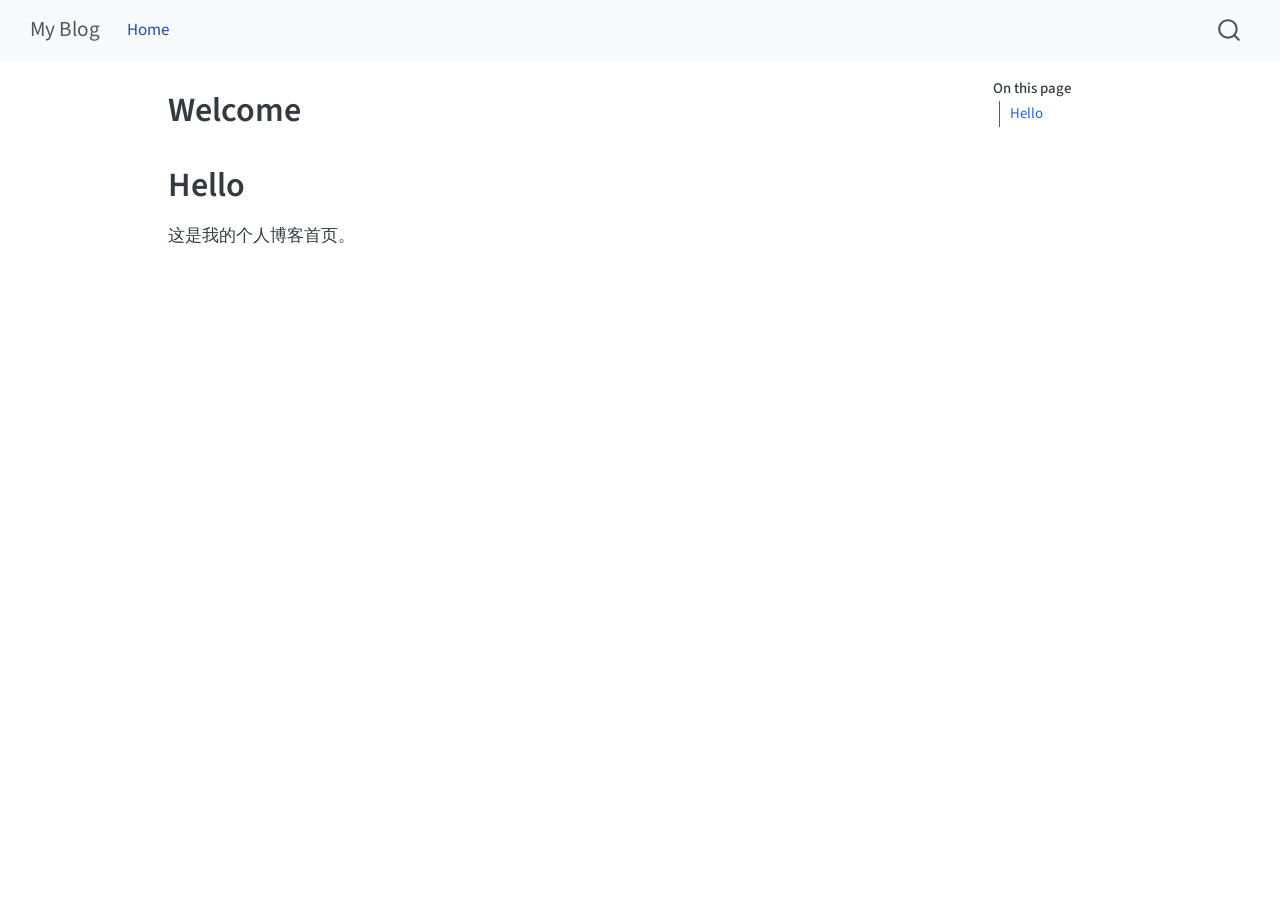
==== docs/index.html @ 2ab81f28 "Initial Quarto blog setup" ====
<!DOCTYPE html>
<html xmlns="http://www.w3.org/1999/xhtml" lang="en" xml:lang="en"><head>

<meta charset="utf-8">
<meta name="generator" content="quarto-1.9.31">

<meta name="viewport" content="width=device-width, initial-scale=1.0, user-scalable=yes">


<title>Welcome – My Blog</title>
<style>
/* Default styles provided by pandoc.
** See https://pandoc.org/MANUAL.html#variables-for-html for config info.
*/
code{white-space: pre-wrap;}
span.smallcaps{font-variant: small-caps;}
div.columns{display: flex; gap: min(4vw, 1.5em);}
div.column{flex: auto; overflow-x: auto;}
div.hanging-indent{margin-left: 1.5em; text-indent: -1.5em;}
ul.task-list{list-style: none;}
ul.task-list li input[type="checkbox"] {
  width: 0.8em;
  margin: 0 0.8em 0.2em -1em; /* quarto-specific, see https://github.com/quarto-dev/quarto-cli/issues/4556 */ 
  vertical-align: middle;
}
</style>


<script src="site_libs/quarto-nav/quarto-nav.js"></script>
<script src="site_libs/quarto-nav/headroom.min.js"></script>
<script src="site_libs/clipboard/clipboard.min.js"></script>
<script src="site_libs/quarto-search/autocomplete.umd.js"></script>
<script src="site_libs/quarto-search/fuse.min.js"></script>
<script src="site_libs/quarto-search/quarto-search.js"></script>
<meta name="quarto:offset" content="./">
<script src="site_libs/quarto-html/quarto.js" type="module"></script>
<script src="site_libs/quarto-html/tabsets/tabsets.js" type="module"></script>
<script src="site_libs/quarto-html/popper.min.js"></script>
<script src="site_libs/quarto-html/tippy.umd.min.js"></script>
<script src="site_libs/quarto-html/anchor.min.js"></script>
<link href="site_libs/quarto-html/tippy.css" rel="stylesheet">
<link href="site_libs/quarto-html/quarto-syntax-highlighting-7c69b197886ae2a34062761d21e44731.css" rel="stylesheet" id="quarto-text-highlighting-styles">
<script src="site_libs/bootstrap/bootstrap.min.js"></script>
<link href="site_libs/bootstrap/bootstrap-icons.css" rel="stylesheet">
<link href="site_libs/bootstrap/bootstrap-a0f9fd0d421825b736dc1bbcbcba2219.min.css" rel="stylesheet" append-hash="true" id="quarto-bootstrap" data-mode="light">
<script id="quarto-search-options" type="application/json">{
  "location": "navbar",
  "copy-button": false,
  "collapse-after": 3,
  "panel-placement": "end",
  "type": "overlay",
  "limit": 50,
  "keyboard-shortcut": [
    "f",
    "/",
    "s"
  ],
  "show-item-context": false,
  "language": {
    "search-no-results-text": "No results",
    "search-matching-documents-text": "matching documents",
    "search-copy-link-title": "Copy link to search",
    "search-hide-matches-text": "Hide additional matches",
    "search-more-match-text": "more match in this document",
    "search-more-matches-text": "more matches in this document",
    "search-clear-button-title": "Clear",
    "search-text-placeholder": "",
    "search-detached-cancel-button-title": "Cancel",
    "search-submit-button-title": "Submit",
    "search-label": "Search"
  }
}</script>


</head>

<body class="nav-fixed quarto-light">

<div id="quarto-search-results"></div>
  <header id="quarto-header" class="headroom fixed-top">
    <nav class="navbar navbar-expand-lg " data-bs-theme="dark">
      <div class="navbar-container container-fluid">
      <div class="navbar-brand-container mx-auto">
    <a class="navbar-brand" href="./index.html">
    <span class="navbar-title">My Blog</span>
    </a>
  </div>
            <div id="quarto-search" class="" title="Search"></div>
          <button class="navbar-toggler" type="button" data-bs-toggle="collapse" data-bs-target="#navbarCollapse" aria-controls="navbarCollapse" role="menu" aria-expanded="false" aria-label="Toggle navigation" onclick="if (window.quartoToggleHeadroom) { window.quartoToggleHeadroom(); }">
  <span class="navbar-toggler-icon"></span>
</button>
          <div class="collapse navbar-collapse" id="navbarCollapse">
            <ul class="navbar-nav navbar-nav-scroll me-auto">
  <li class="nav-item">
    <a class="nav-link active" href="./index.html" aria-current="page"> 
<span class="menu-text">Home</span></a>
  </li>  
</ul>
          </div> <!-- /navcollapse -->
            <div class="quarto-navbar-tools">
</div>
      </div> <!-- /container-fluid -->
    </nav>
</header>
<!-- content -->
<div id="quarto-content" class="quarto-container page-columns page-rows-contents page-layout-article page-navbar">
<!-- sidebar -->
<!-- margin-sidebar -->
    <div id="quarto-margin-sidebar" class="sidebar margin-sidebar">
        <nav id="TOC" role="doc-toc" class="toc-active">
    <h2 id="toc-title">On this page</h2>
   
  <ul>
  <li><a href="#hello" id="toc-hello" class="nav-link active" data-scroll-target="#hello">Hello</a></li>
  </ul>
</nav>
    </div>
<!-- main -->
<main class="content" id="quarto-document-content">

<header id="title-block-header" class="quarto-title-block default">
<div class="quarto-title">
<h1 class="title">Welcome</h1>
</div>



<div class="quarto-title-meta">

    
  
    
  </div>
  


</header>


<section id="hello" class="level1">
<h1>Hello</h1>
<p>这是我的个人博客首页。</p>


</section>

</main> <!-- /main -->
<script id="quarto-html-after-body" type="application/javascript">
  window.document.addEventListener("DOMContentLoaded", function (event) {
    const icon = "";
    const anchorJS = new window.AnchorJS();
    anchorJS.options = {
      placement: 'right',
      icon: icon
    };
    anchorJS.add('.anchored');
    const isCodeAnnotation = (el) => {
      for (const clz of el.classList) {
        if (clz.startsWith('code-annotation-')) {                     
          return true;
        }
      }
      return false;
    }
    const onCopySuccess = function(e) {
      // button target
      const button = e.trigger;
      // don't keep focus
      button.blur();
      // flash "checked"
      button.classList.add('code-copy-button-checked');
      var currentTitle = button.getAttribute("title");
      button.setAttribute("title", "Copied!");
      let tooltip;
      if (window.bootstrap) {
        button.setAttribute("data-bs-toggle", "tooltip");
        button.setAttribute("data-bs-placement", "left");
        button.setAttribute("data-bs-title", "Copied!");
        tooltip = new bootstrap.Tooltip(button, 
          { trigger: "manual", 
            customClass: "code-copy-button-tooltip",
            offset: [0, -8]});
        tooltip.show();    
      }
      setTimeout(function() {
        if (tooltip) {
          tooltip.hide();
          button.removeAttribute("data-bs-title");
          button.removeAttribute("data-bs-toggle");
          button.removeAttribute("data-bs-placement");
        }
        button.setAttribute("title", currentTitle);
        button.classList.remove('code-copy-button-checked');
      }, 1000);
      // clear code selection
      e.clearSelection();
    }
    const getTextToCopy = function(trigger) {
      const outerScaffold = trigger.parentElement.cloneNode(true);
      const codeEl = outerScaffold.querySelector('code');
      for (const childEl of codeEl.children) {
        if (isCodeAnnotation(childEl)) {
          childEl.remove();
        }
      }
      return codeEl.innerText;
    }
    const clipboard = new window.ClipboardJS('.code-copy-button:not([data-in-quarto-modal])', {
      text: getTextToCopy
    });
    clipboard.on('success', onCopySuccess);
    if (window.document.getElementById('quarto-embedded-source-code-modal')) {
      const clipboardModal = new window.ClipboardJS('.code-copy-button[data-in-quarto-modal]', {
        text: getTextToCopy,
        container: window.document.getElementById('quarto-embedded-source-code-modal')
      });
      clipboardModal.on('success', onCopySuccess);
    }
      var localhostRegex = new RegExp(/^(?:http|https):\/\/localhost\:?[0-9]*\//);
      var mailtoRegex = new RegExp(/^mailto:/);
        var filterRegex = new RegExp('/' + window.location.host + '/');
      var isInternal = (href) => {
          return filterRegex.test(href) || localhostRegex.test(href) || mailtoRegex.test(href);
      }
      // Inspect non-navigation links and adorn them if external
     var links = window.document.querySelectorAll('a[href]:not(.nav-link):not(.navbar-brand):not(.toc-action):not(.sidebar-link):not(.sidebar-item-toggle):not(.pagination-link):not(.no-external):not([aria-hidden]):not(.dropdown-item):not(.quarto-navigation-tool):not(.about-link)');
      for (var i=0; i<links.length; i++) {
        const link = links[i];
        if (!isInternal(link.href)) {
          // undo the damage that might have been done by quarto-nav.js in the case of
          // links that we want to consider external
          if (link.dataset.originalHref !== undefined) {
            link.href = link.dataset.originalHref;
          }
        }
      }
    function tippyHover(el, contentFn, onTriggerFn, onUntriggerFn) {
      const config = {
        allowHTML: true,
        maxWidth: 500,
        delay: 100,
        arrow: false,
        appendTo: function(el) {
            return el.parentElement;
        },
        interactive: true,
        interactiveBorder: 10,
        theme: 'quarto',
        placement: 'bottom-start',
      };
      if (contentFn) {
        config.content = contentFn;
      }
      if (onTriggerFn) {
        config.onTrigger = onTriggerFn;
      }
      if (onUntriggerFn) {
        config.onUntrigger = onUntriggerFn;
      }
      window.tippy(el, config); 
    }
    const noterefs = window.document.querySelectorAll('a[role="doc-noteref"]');
    for (var i=0; i<noterefs.length; i++) {
      const ref = noterefs[i];
      tippyHover(ref, function() {
        // use id or data attribute instead here
        let href = ref.getAttribute('data-footnote-href') || ref.getAttribute('href');
        try { href = new URL(href).hash; } catch {}
        const id = href.replace(/^#\/?/, "");
        const note = window.document.getElementById(id);
        if (note) {
          return note.innerHTML;
        } else {
          return "";
        }
      });
    }
    const xrefs = window.document.querySelectorAll('a.quarto-xref');
    const processXRef = (id, note) => {
      // Strip column container classes
      const stripColumnClz = (el) => {
        el.classList.remove("page-full", "page-columns");
        if (el.children) {
          for (const child of el.children) {
            stripColumnClz(child);
          }
        }
      }
      stripColumnClz(note)
      if (id === null || id.startsWith('sec-')) {
        // Special case sections, only their first couple elements
        const container = document.createElement("div");
        if (note.children && note.children.length > 2) {
          container.appendChild(note.children[0].cloneNode(true));
          for (let i = 1; i < note.children.length; i++) {
            const child = note.children[i];
            if (child.tagName === "P" && child.innerText === "") {
              continue;
            } else {
              container.appendChild(child.cloneNode(true));
              break;
            }
          }
          if (window.Quarto?.typesetMath) {
            window.Quarto.typesetMath(container);
          }
          return container.innerHTML
        } else {
          if (window.Quarto?.typesetMath) {
            window.Quarto.typesetMath(note);
          }
          return note.innerHTML;
        }
      } else {
        // Remove any anchor links if they are present
        const anchorLink = note.querySelector('a.anchorjs-link');
        if (anchorLink) {
          anchorLink.remove();
        }
        if (window.Quarto?.typesetMath) {
          window.Quarto.typesetMath(note);
        }
        if (note.classList.contains("callout")) {
          return note.outerHTML;
        } else {
          return note.innerHTML;
        }
      }
    }
    for (var i=0; i<xrefs.length; i++) {
      const xref = xrefs[i];
      tippyHover(xref, undefined, function(instance) {
        instance.disable();
        let url = xref.getAttribute('href');
        let hash = undefined; 
        if (url.startsWith('#')) {
          hash = url;
        } else {
          try { hash = new URL(url).hash; } catch {}
        }
        if (hash) {
          const id = hash.replace(/^#\/?/, "");
          const note = window.document.getElementById(id);
          if (note !== null) {
            try {
              const html = processXRef(id, note.cloneNode(true));
              instance.setContent(html);
            } finally {
              instance.enable();
              instance.show();
            }
          } else {
            // See if we can fetch this
            fetch(url.split('#')[0])
            .then(res => res.text())
            .then(html => {
              const parser = new DOMParser();
              const htmlDoc = parser.parseFromString(html, "text/html");
              const note = htmlDoc.getElementById(id);
              if (note !== null) {
                const html = processXRef(id, note);
                instance.setContent(html);
              } 
            }).finally(() => {
              instance.enable();
              instance.show();
            });
          }
        } else {
          // See if we can fetch a full url (with no hash to target)
          // This is a special case and we should probably do some content thinning / targeting
          fetch(url)
          .then(res => res.text())
          .then(html => {
            const parser = new DOMParser();
            const htmlDoc = parser.parseFromString(html, "text/html");
            const note = htmlDoc.querySelector('main.content');
            if (note !== null) {
              // This should only happen for chapter cross references
              // (since there is no id in the URL)
              // remove the first header
              if (note.children.length > 0 && note.children[0].tagName === "HEADER") {
                note.children[0].remove();
              }
              const html = processXRef(null, note);
              instance.setContent(html);
            } 
          }).finally(() => {
            instance.enable();
            instance.show();
          });
        }
      }, function(instance) {
      });
    }
        let selectedAnnoteEl;
        const selectorForAnnotation = ( cell, annotation) => {
          let cellAttr = 'data-code-cell="' + cell + '"';
          let lineAttr = 'data-code-annotation="' +  annotation + '"';
          const selector = 'span[' + cellAttr + '][' + lineAttr + ']';
          return selector;
        }
        const selectCodeLines = (annoteEl) => {
          const doc = window.document;
          const targetCell = annoteEl.getAttribute("data-target-cell");
          const targetAnnotation = annoteEl.getAttribute("data-target-annotation");
          const annoteSpan = window.document.querySelector(selectorForAnnotation(targetCell, targetAnnotation));
          const lines = annoteSpan.getAttribute("data-code-lines").split(",");
          const lineIds = lines.map((line) => {
            return targetCell + "-" + line;
          })
          let top = null;
          let height = null;
          let parent = null;
          if (lineIds.length > 0) {
              //compute the position of the single el (top and bottom and make a div)
              const el = window.document.getElementById(lineIds[0]);
              top = el.offsetTop;
              height = el.offsetHeight;
              parent = el.parentElement.parentElement;
            if (lineIds.length > 1) {
              const lastEl = window.document.getElementById(lineIds[lineIds.length - 1]);
              const bottom = lastEl.offsetTop + lastEl.offsetHeight;
              height = bottom - top;
            }
            if (top !== null && height !== null && parent !== null) {
              // cook up a div (if necessary) and position it 
              let div = window.document.getElementById("code-annotation-line-highlight");
              if (div === null) {
                div = window.document.createElement("div");
                div.setAttribute("id", "code-annotation-line-highlight");
                div.style.position = 'absolute';
                parent.appendChild(div);
              }
              div.style.top = top - 2 + "px";
              div.style.height = height + 4 + "px";
              div.style.left = 0;
              let gutterDiv = window.document.getElementById("code-annotation-line-highlight-gutter");
              if (gutterDiv === null) {
                gutterDiv = window.document.createElement("div");
                gutterDiv.setAttribute("id", "code-annotation-line-highlight-gutter");
                gutterDiv.style.position = 'absolute';
                const codeCell = window.document.getElementById(targetCell);
                const gutter = codeCell.querySelector('.code-annotation-gutter');
                gutter.appendChild(gutterDiv);
              }
              gutterDiv.style.top = top - 2 + "px";
              gutterDiv.style.height = height + 4 + "px";
            }
            selectedAnnoteEl = annoteEl;
          }
        };
        const unselectCodeLines = () => {
          const elementsIds = ["code-annotation-line-highlight", "code-annotation-line-highlight-gutter"];
          elementsIds.forEach((elId) => {
            const div = window.document.getElementById(elId);
            if (div) {
              div.remove();
            }
          });
          selectedAnnoteEl = undefined;
        };
          // Handle positioning of the toggle
      window.addEventListener(
        "resize",
        throttle(() => {
          elRect = undefined;
          if (selectedAnnoteEl) {
            selectCodeLines(selectedAnnoteEl);
          }
        }, 10)
      );
      function throttle(fn, ms) {
      let throttle = false;
      let timer;
        return (...args) => {
          if(!throttle) { // first call gets through
              fn.apply(this, args);
              throttle = true;
          } else { // all the others get throttled
              if(timer) clearTimeout(timer); // cancel #2
              timer = setTimeout(() => {
                fn.apply(this, args);
                timer = throttle = false;
              }, ms);
          }
        };
      }
        // Attach click handler to the DT
        const annoteDls = window.document.querySelectorAll('dt[data-target-cell]');
        for (const annoteDlNode of annoteDls) {
          annoteDlNode.addEventListener('click', (event) => {
            const clickedEl = event.target;
            if (clickedEl !== selectedAnnoteEl) {
              unselectCodeLines();
              const activeEl = window.document.querySelector('dt[data-target-cell].code-annotation-active');
              if (activeEl) {
                activeEl.classList.remove('code-annotation-active');
              }
              selectCodeLines(clickedEl);
              clickedEl.classList.add('code-annotation-active');
            } else {
              // Unselect the line
              unselectCodeLines();
              clickedEl.classList.remove('code-annotation-active');
            }
          });
        }
    const findCites = (el) => {
      const parentEl = el.parentElement;
      if (parentEl) {
        const cites = parentEl.dataset.cites;
        if (cites) {
          return {
            el,
            cites: cites.split(' ')
          };
        } else {
          return findCites(el.parentElement)
        }
      } else {
        return undefined;
      }
    };
    var bibliorefs = window.document.querySelectorAll('a[role="doc-biblioref"]');
    for (var i=0; i<bibliorefs.length; i++) {
      const ref = bibliorefs[i];
      const citeInfo = findCites(ref);
      if (citeInfo) {
        tippyHover(citeInfo.el, function() {
          var popup = window.document.createElement('div');
          citeInfo.cites.forEach(function(cite) {
            var citeDiv = window.document.createElement('div');
            citeDiv.classList.add('hanging-indent');
            citeDiv.classList.add('csl-entry');
            var biblioDiv = window.document.getElementById('ref-' + cite);
            if (biblioDiv) {
              citeDiv.innerHTML = biblioDiv.innerHTML;
            }
            popup.appendChild(citeDiv);
          });
          return popup.innerHTML;
        });
      }
    }
  });
  </script>
</div> <!-- /content -->




</body></html>
---- docs/site_libs/quarto-html/tippy.css ----
.tippy-box[data-animation=fade][data-state=hidden]{opacity:0}[data-tippy-root]{max-width:calc(100vw - 10px)}.tippy-box{position:relative;background-color:#333;color:#fff;border-radius:4px;font-size:14px;line-height:1.4;white-space:normal;outline:0;transition-property:transform,visibility,opacity}.tippy-box[data-placement^=top]>.tippy-arrow{bottom:0}.tippy-box[data-placement^=top]>.tippy-arrow:before{bottom:-7px;left:0;border-width:8px 8px 0;border-top-color:initial;transform-origin:center top}.tippy-box[data-placement^=bottom]>.tippy-arrow{top:0}.tippy-box[data-placement^=bottom]>.tippy-arrow:before{top:-7px;left:0;border-width:0 8px 8px;border-bottom-color:initial;transform-origin:center bottom}.tippy-box[data-placement^=left]>.tippy-arrow{right:0}.tippy-box[data-placement^=left]>.tippy-arrow:before{border-width:8px 0 8px 8px;border-left-color:initial;right:-7px;transform-origin:center left}.tippy-box[data-placement^=right]>.tippy-arrow{left:0}.tippy-box[data-placement^=right]>.tippy-arrow:before{left:-7px;border-width:8px 8px 8px 0;border-right-color:initial;transform-origin:center right}.tippy-box[data-inertia][data-state=visible]{transition-timing-function:cubic-bezier(.54,1.5,.38,1.11)}.tippy-arrow{width:16px;height:16px;color:#333}.tippy-arrow:before{content:"";position:absolute;border-color:transparent;border-style:solid}.tippy-content{position:relative;padding:5px 9px;z-index:1}
---- docs/site_libs/quarto-html/quarto-syntax-highlighting-7c69b197886ae2a34062761d21e44731.css ----
/* quarto syntax highlight colors */
:root {
  --quarto-hl-ot-color: #003B4F;
  --quarto-hl-at-color: #657422;
  --quarto-hl-ss-color: #20794D;
  --quarto-hl-an-color: #5E5E5E;
  --quarto-hl-fu-color: #4758AB;
  --quarto-hl-st-color: #20794D;
  --quarto-hl-cf-color: #003B4F;
  --quarto-hl-op-color: #5E5E5E;
  --quarto-hl-er-color: #AD0000;
  --quarto-hl-bn-color: #AD0000;
  --quarto-hl-al-color: #AD0000;
  --quarto-hl-va-color: #111111;
  --quarto-hl-bu-color: inherit;
  --quarto-hl-ex-color: inherit;
  --quarto-hl-pp-color: #AD0000;
  --quarto-hl-in-color: #5E5E5E;
  --quarto-hl-vs-color: #20794D;
  --quarto-hl-wa-color: #5E5E5E;
  --quarto-hl-do-color: #5E5E5E;
  --quarto-hl-im-color: #00769E;
  --quarto-hl-ch-color: #20794D;
  --quarto-hl-dt-color: #AD0000;
  --quarto-hl-fl-color: #AD0000;
  --quarto-hl-co-color: #5E5E5E;
  --quarto-hl-cv-color: #5E5E5E;
  --quarto-hl-cn-color: #8f5902;
  --quarto-hl-sc-color: #5E5E5E;
  --quarto-hl-dv-color: #AD0000;
  --quarto-hl-kw-color: #003B4F;
}

/* other quarto variables */
:root {
  --quarto-font-monospace: SFMono-Regular, Menlo, Monaco, Consolas, "Liberation Mono", "Courier New", monospace;
}

/* syntax highlight based on Pandoc's rules */
pre > code.sourceCode > span {
  color: #003B4F;
}

code.sourceCode > span {
  color: #003B4F;
}

div.sourceCode,
div.sourceCode pre.sourceCode {
  color: #003B4F;
}

/* Normal */
code span {
  color: #003B4F;
}

/* Alert */
code span.al {
  color: #AD0000;
  font-style: inherit;
}

/* Annotation */
code span.an {
  color: #5E5E5E;
  font-style: inherit;
}

/* Attribute */
code span.at {
  color: #657422;
  font-style: inherit;
}

/* BaseN */
code span.bn {
  color: #AD0000;
  font-style: inherit;
}

/* BuiltIn */
code span.bu {
  font-style: inherit;
}

/* ControlFlow */
code span.cf {
  color: #003B4F;
  font-weight: bold;
  font-style: inherit;
}

/* Char */
code span.ch {
  color: #20794D;
  font-style: inherit;
}

/* Constant */
code span.cn {
  color: #8f5902;
  font-style: inherit;
}

/* Comment */
code span.co {
  color: #5E5E5E;
  font-style: inherit;
}

/* CommentVar */
code span.cv {
  color: #5E5E5E;
  font-style: italic;
}

/* Documentation */
code span.do {
  color: #5E5E5E;
  font-style: italic;
}

/* DataType */
code span.dt {
  color: #AD0000;
  font-style: inherit;
}

/* DecVal */
code span.dv {
  color: #AD0000;
  font-style: inherit;
}

/* Error */
code span.er {
  color: #AD0000;
  font-style: inherit;
}

/* Extension */
code span.ex {
  font-style: inherit;
}

/* Float */
code span.fl {
  color: #AD0000;
  font-style: inherit;
}

/* Function */
code span.fu {
  color: #4758AB;
  font-style: inherit;
}

/* Import */
code span.im {
  color: #00769E;
  font-style: inherit;
}

/* Information */
code span.in {
  color: #5E5E5E;
  font-style: inherit;
}

/* Keyword */
code span.kw {
  color: #003B4F;
  font-weight: bold;
  font-style: inherit;
}

/* Operator */
code span.op {
  color: #5E5E5E;
  font-style: inherit;
}

/* Other */
code span.ot {
  color: #003B4F;
  font-style: inherit;
}

/* Preprocessor */
code span.pp {
  color: #AD0000;
  font-style: inherit;
}

/* SpecialChar */
code span.sc {
  color: #5E5E5E;
  font-style: inherit;
}

/* SpecialString */
code span.ss {
  color: #20794D;
  font-style: inherit;
}

/* String */
code span.st {
  color: #20794D;
  font-style: inherit;
}

/* Variable */
code span.va {
  color: #111111;
  font-style: inherit;
}

/* VerbatimString */
code span.vs {
  color: #20794D;
  font-style: inherit;
}

/* Warning */
code span.wa {
  color: #5E5E5E;
  font-style: italic;
}

.prevent-inlining {
  content: "</";
}

/*# sourceMappingURL=606289f1d48f6b05ba16068311e045b6.css.map */
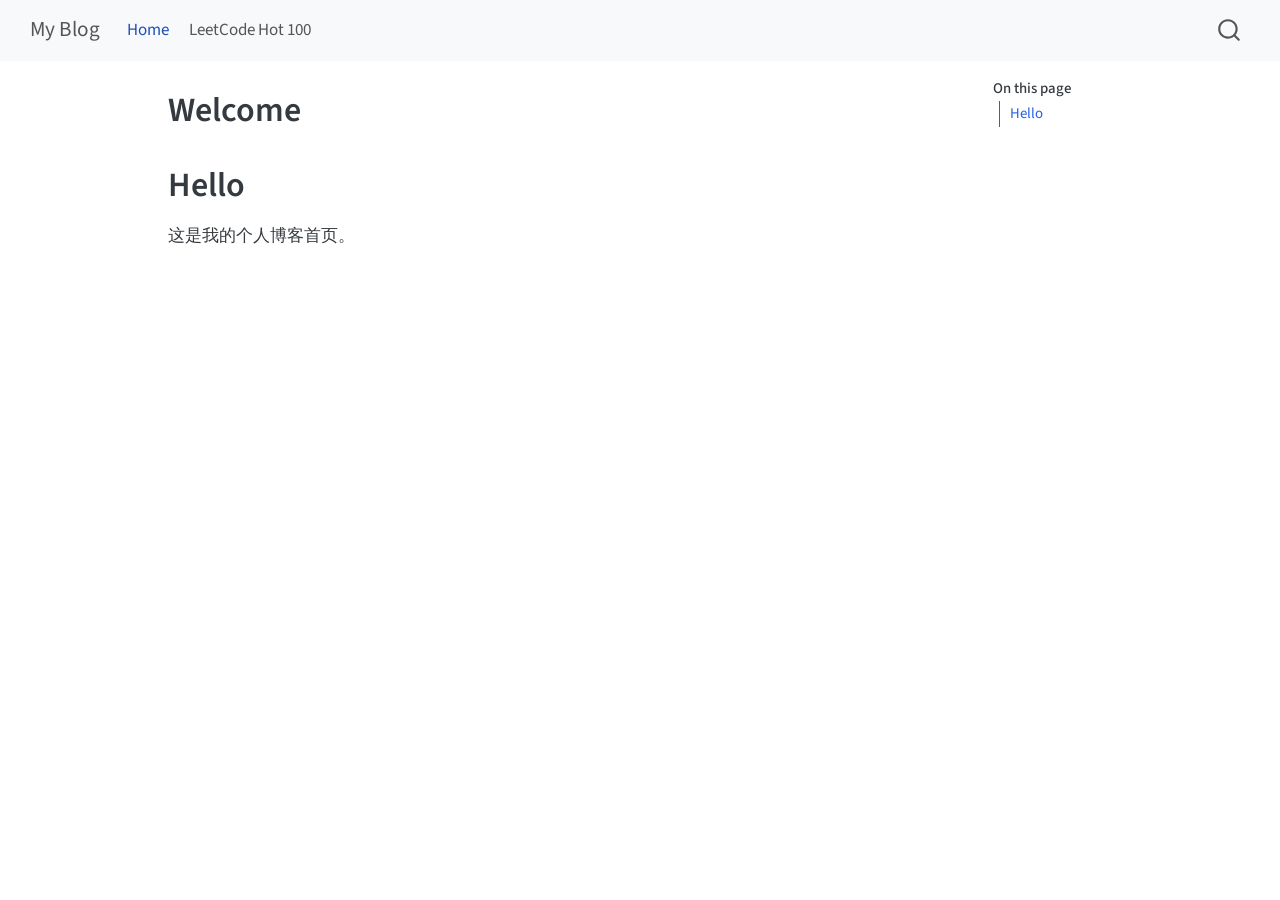
==== commit 43fa5a51: "Add new post" ====
--- a/docs/index.html
+++ b/docs/index.html
@@ -95,6 +95,10 @@
     <a class="nav-link active" href="./index.html" aria-current="page"> 
 <span class="menu-text">Home</span></a>
   </li>  
+  <li class="nav-item">
+    <a class="nav-link" href="./leetcode.html"> 
+<span class="menu-text">LeetCode Hot 100</span></a>
+  </li>  
 </ul>
           </div> <!-- /navcollapse -->
             <div class="quarto-navbar-tools">
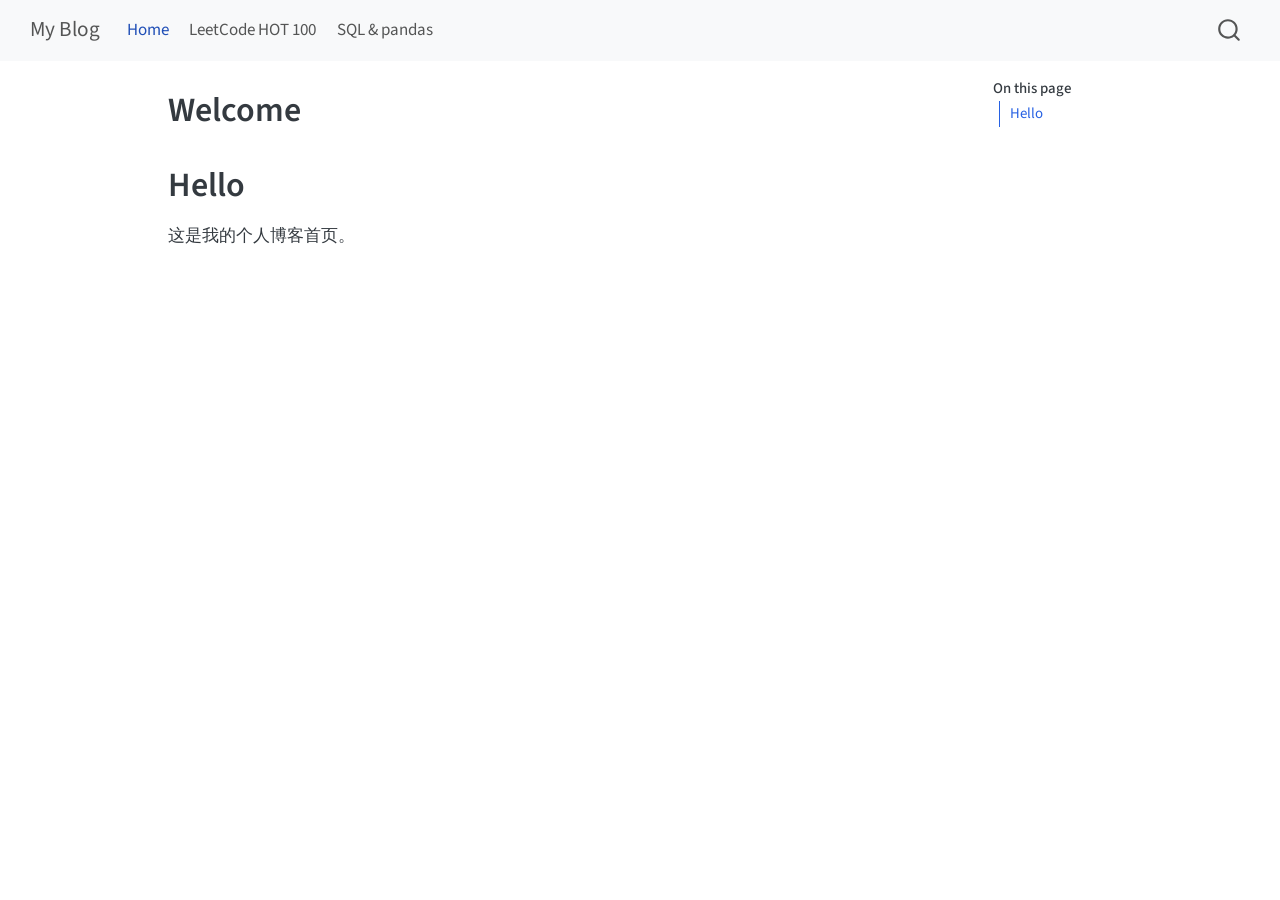
==== commit eae0f7f4: "Add new post" ====
--- a/docs/index.html
+++ b/docs/index.html
@@ -97,7 +97,11 @@
   </li>  
   <li class="nav-item">
     <a class="nav-link" href="./leetcode.html"> 
-<span class="menu-text">LeetCode Hot 100</span></a>
+<span class="menu-text">LeetCode HOT 100</span></a>
+  </li>  
+  <li class="nav-item">
+    <a class="nav-link" href="./sqlpandas.html"> 
+<span class="menu-text">SQL &amp; pandas</span></a>
   </li>  
 </ul>
           </div> <!-- /navcollapse -->
